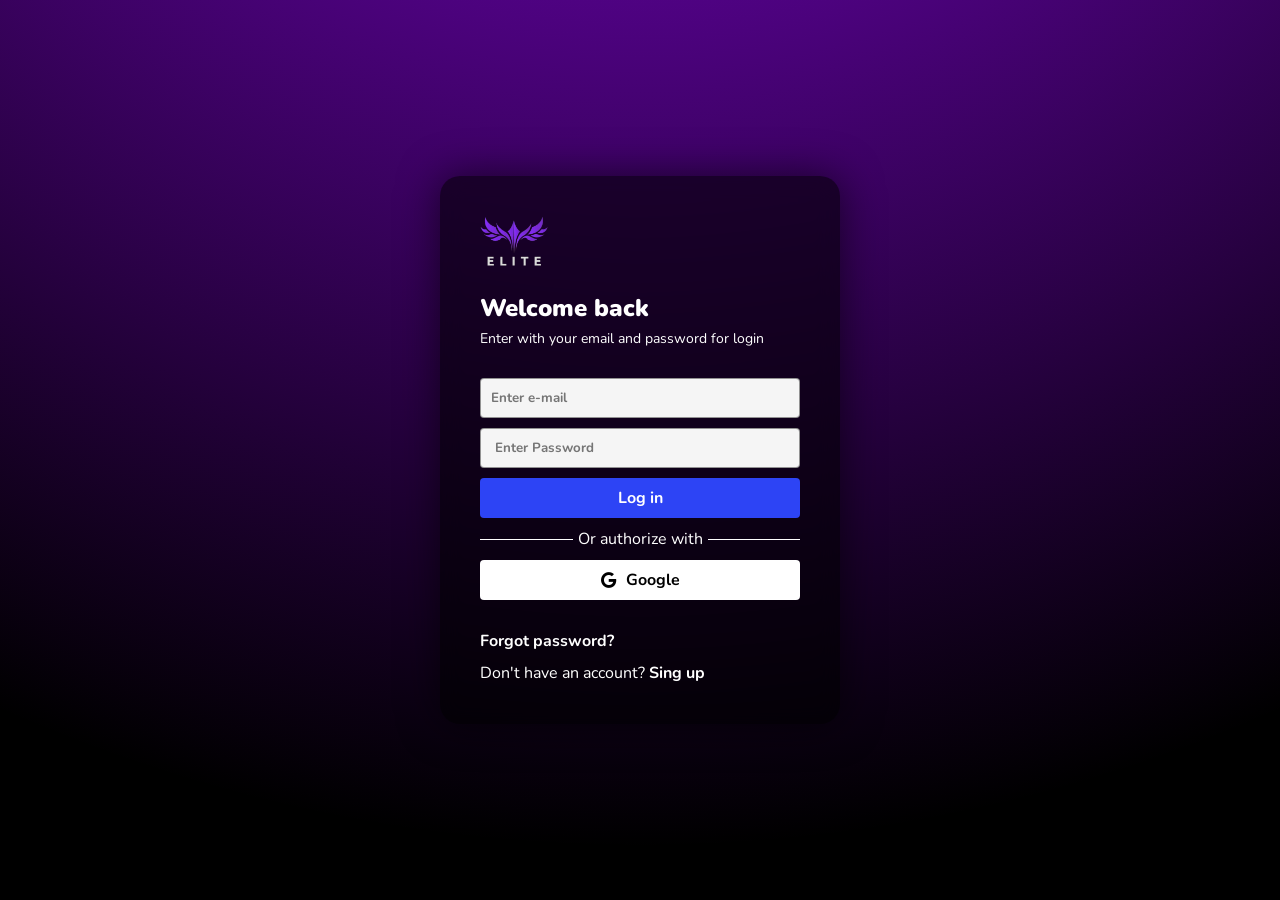
==== index.html @ af40e08f "ik" ====
<!DOCTYPE html>
<html lang="pt-br">
<head>
    <meta charset="UTF-8">
    <meta name="viewport" content="width=device-width, initial-scale=1.0">
    <link rel="stylesheet" href="style.css">
    <link rel="stylesheet" href="https://cdnjs.cloudflare.com/ajax/libs/font-awesome/6.5.0/css/all.min.css">
    <title>LoginProgress</title>
</head>
<body>
    <main>
        <section class="header"> 
            <div class="image">
                <img src="imagens/logodef.png" alt="">
            </div>          
                <h1>Welcome back</h1>
                <p>Enter with your email and password for login</p>
        </section>
        <form class="formulario">            
                <input type="email" id="login" placeholder="Enter e-mail">
                <input type="password" id="senha" placeholder=" Enter Password">
                <button class="logon" onclick="logar(); return false" >Log in</button>
                <div class="divider">
                    <p>Or authorize with</p>
                </div>
                <button class="google"><i class="fa-brands fa-google"></i> Google</button>               
        </form>
        <section class="options">
                   
            <div class="forgot-signup">
                <a href="#">Forgot password?</a>
                <p>Don't have an account? <a href="#">Sing up</a></p>
            </div>
        </section>   
    </main>
    
    
    <script>

        function logar(){

            var login = document.getElementById('login').value;
            var senha = document.getElementById('senha').value;

            if(login == "vitor" && senha == "vitor"){
                location.href = "home.html"
            }else if(login == "" && senha == ""){
                alert ('Campo vazio')

            }

        }

    </script>
</body>
</html>
---- style.css ----
@charset "UTF-8";


@import url('https://fonts.googleapis.com/css2?family=Nunito:ital,wght@0,200..1000;1,200..1000&display=swap');


*{
    margin: 0;
    padding: 0;
    box-sizing: border-box;
    font-family: "Nunito", Arial, Helvetica, sans-serif;
}
body{
    height: 100vh;
    display: flex;
    align-items: center;
    justify-content: center;
    color: white;
    background: radial-gradient(circle at 50% -80%, rgb(145, 4, 240), transparent 90%) black;
}
main{
    display: flex;
    flex-direction: column;
    width: 100%;
    max-width: 400px;
    background-color: rgba(0, 0, 0, 0.575);
    border-radius: 20px;
    padding: 40px;
    gap: 30px;
    backdrop-filter: blur(10px);
    box-shadow: 0 0 40px rgba(0, 0, 0, 0.6);
}
.image{
    margin-bottom: 20px;
}
img{
    height: 50px;
}
.header > h1{
    font-size: 1.5em;
    margin-bottom: 5px;
    font-weight: 900;
}
.header p {
    font-size: 14px;
}
form{
    display: flex;
    flex-direction: column;
    gap: 10px;
}
input{
    color: black;
    font-weight: 700;
    outline: none;
}
form input{
    border: 1px solid rgba(0, 0, 0, 0.404);
    padding: 10px;
    border-radius: 4px;
    background-color: #f5f5f5;
}
form input:focus{
    border-color: #2D44F5;
    box-shadow: 0 0 5px #2D44F5;
}
.logon{
    border: none;
    padding: 9px;
    border-radius: 4px;
    background-color: #2D44F5;
    color: white;
    font-weight: 700;
    font-size: 16px;
}
.logon:hover{
    filter: brightness(1.3);
}
.divider {
  display: flex;
  align-items: center;
  text-align: center;
}
.divider p{
    padding: 0 5px;
}
.divider::before,
.divider::after {
  content: "";
  flex: 1;
  height: 1px;
  background: white;
}
.google{
    display: flex;
    justify-content: center;
    align-items: center;
    gap: 10px;
    border: none;
    border-radius: 4px;
    background-color: white;
    padding: 9px;
    font-weight: 700;
    font-size: 16px;
    color: black;
}
.google:hover{
    filter: brightness(0.8);
}
.authorize{
    display: flex;
    flex-direction: column;
    gap: 10px;
}
.forgot-signup{
    display: flex;
    flex-direction: column;
    gap: 10px;
}
.forgot-signup a{
    text-decoration: none;
    color: white;
    font-weight: 700;
}
.forgot-signup a:hover{
    text-decoration: underline;
}
button{
    transition: 0.2s;
}
button:hover{
    cursor: pointer;
    transform: scale(1.02);
}
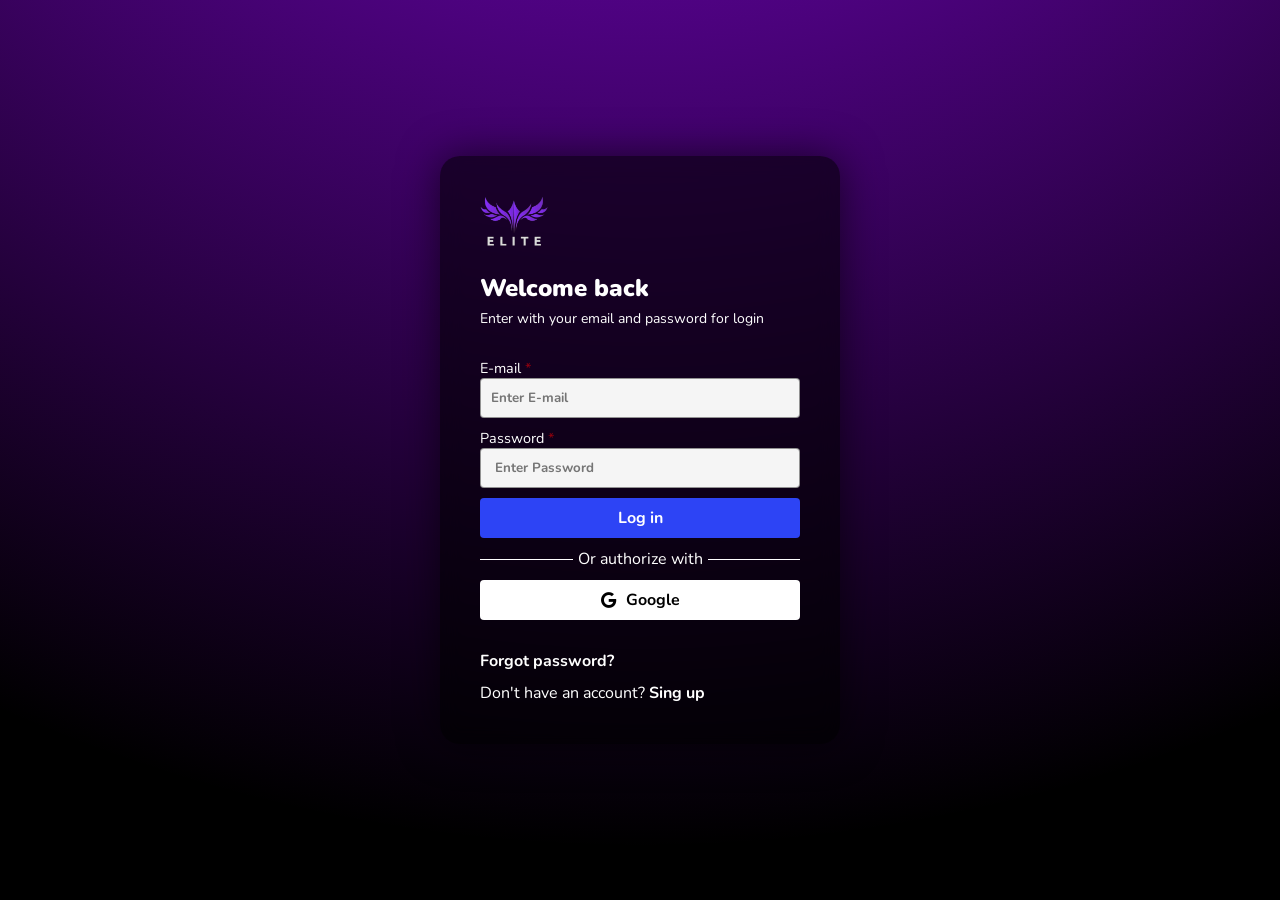
==== commit 09301d67: "fhgj" ====
--- a/index.html
+++ b/index.html
@@ -5,7 +5,7 @@
     <meta name="viewport" content="width=device-width, initial-scale=1.0">
     <link rel="stylesheet" href="style.css">
     <link rel="stylesheet" href="https://cdnjs.cloudflare.com/ajax/libs/font-awesome/6.5.0/css/all.min.css">
-    <title>LoginProgress</title>
+    <title>LogInProgress</title>
 </head>
 <body>
     <main>
@@ -16,20 +16,29 @@
                 <h1>Welcome back</h1>
                 <p>Enter with your email and password for login</p>
         </section>
-        <form class="formulario">            
-                <input type="email" id="login" placeholder="Enter e-mail">
-                <input type="password" id="senha" placeholder=" Enter Password">
-                <button class="logon" onclick="logar(); return false" >Log in</button>
-                <div class="divider">
-                    <p>Or authorize with</p>
-                </div>
-                <button class="google"><i class="fa-brands fa-google"></i> Google</button>               
+        <form class="formulario" id="form">
+            <div class="form-inps">
+                <label for="email" class="obrigatorio">E-mail</label>
+                <input type="text" id="email" placeholder="Enter E-mail">
+            </div>
+            <div class="form-inps">
+                <label for="password" class="obrigatorio">Password</label>
+                <input type="password" id="password" placeholder=" Enter Password">
+            </div>
+            <div class="btn-erro">
+                <p id="erro"></p>
+                <button class="login" id="register-loginBtn">Log in</button>
+            </div>
+            <div class="divider">
+                <p>Or authorize with</p>
+            </div>
+            <button type="button" class="google"><i class="fa-brands fa-google"></i> Google</button>               
         </form>
         <section class="options">
                    
             <div class="forgot-signup">
                 <a href="#">Forgot password?</a>
-                <p>Don't have an account? <a href="#">Sing up</a></p>
+                <p>Don't have an account? <a href="register.html">Sing up</a></p>
             </div>
         </section>   
     </main>
@@ -37,19 +46,33 @@
     
     <script>
 
-        function logar(){
+        const form = document.getElementById('form');
+        const erro = document.getElementById('erro');
 
-            var login = document.getElementById('login').value;
-            var senha = document.getElementById('senha').value;
+        form.addEventListener("submit", function(event){
+            event.preventDefault();
 
-            if(login == "vitor" && senha == "vitor"){
-                location.href = "home.html"
-            }else if(login == "" && senha == ""){
-                alert ('Campo vazio')
+            const email = document.getElementById('email').value;
+            const password = document.getElementById('password').value;
+
+            const dadosSalvos = JSON.parse(localStorage.getItem("usuario"));
+
+            if (!dadosSalvos) {
+                erro.textContent = "Nenhum usuario cadastrado!";
+                return;
+
+            }
+            if (email === dadosSalvos.email && password === dadosSalvos.password){
+                erro.textContent = "";
+                
+                window.location.href = "home.html"
+
+            }else{
+                erro.textContent = "email ou senha invalidos!";
 
             }
 
-        }
+        });
 
     </script>
 </body>
--- a/style.css
+++ b/style.css
@@ -44,6 +44,17 @@
 .header p {
     font-size: 14px;
 }
+.form-inps{
+    display: flex;
+    flex-direction: column;
+}
+.form-inps label{
+    font-size: 0.9em;
+}
+.obrigatorio::after{
+    content: " *";
+    color: rgba(255, 0, 0, 0.534);
+}
 form{
     display: flex;
     flex-direction: column;
@@ -64,7 +75,12 @@
     border-color: #2D44F5;
     box-shadow: 0 0 5px #2D44F5;
 }
-.logon{
+.btn-erro p{
+    font-size: 0.8em;
+    color: red;
+}
+#register-loginBtn{
+    width: 100%;
     border: none;
     padding: 9px;
     border-radius: 4px;
@@ -73,7 +89,7 @@
     font-weight: 700;
     font-size: 16px;
 }
-.logon:hover{
+.login:hover{
     filter: brightness(1.3);
 }
 .divider {
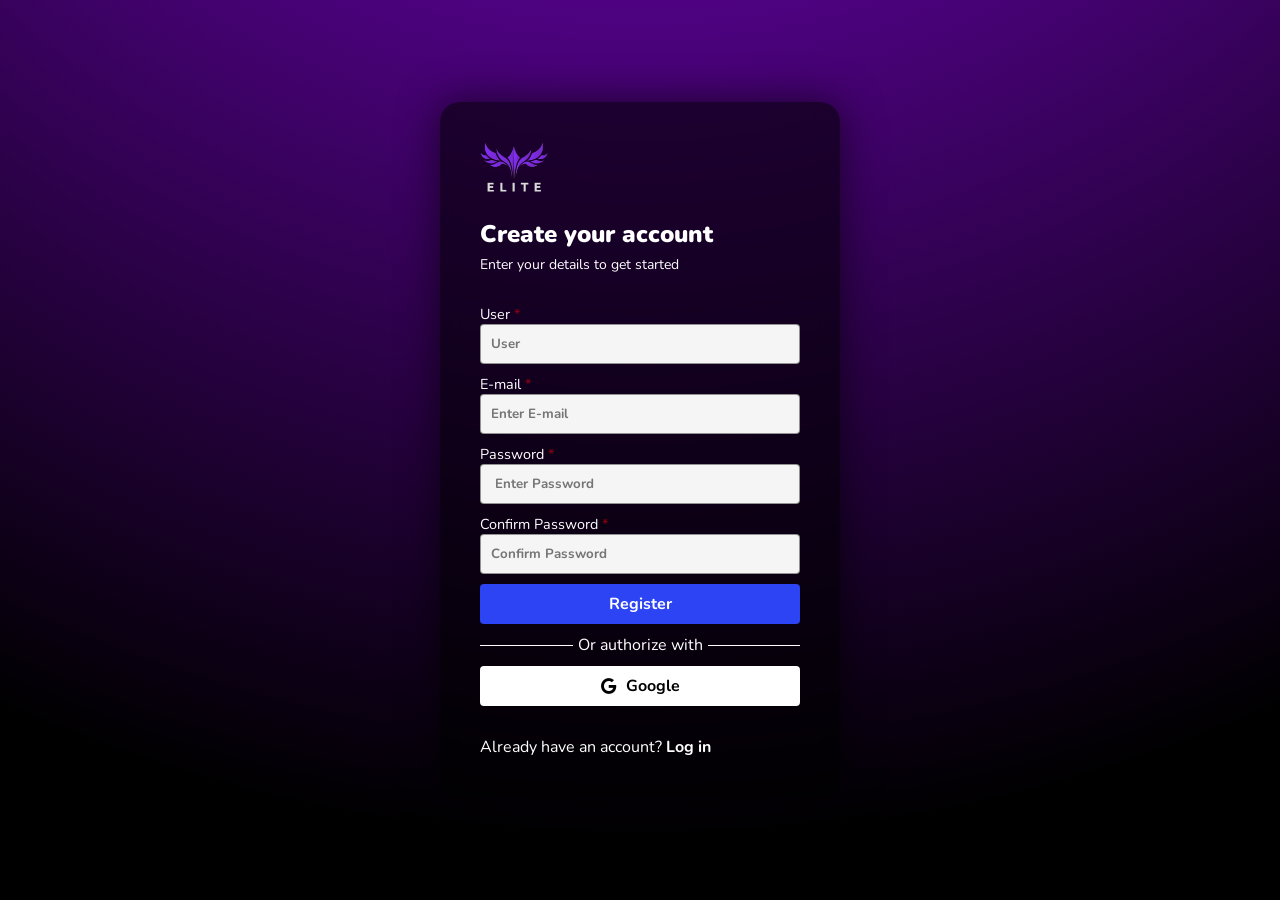
==== commit 5dc360e5: "renomeei" ====
--- a/index.html
+++ b/index.html
@@ -5,7 +5,7 @@
     <meta name="viewport" content="width=device-width, initial-scale=1.0">
     <link rel="stylesheet" href="style.css">
     <link rel="stylesheet" href="https://cdnjs.cloudflare.com/ajax/libs/font-awesome/6.5.0/css/all.min.css">
-    <title>LogInProgress</title>
+    <title>RegisterProgress</title>
 </head>
 <body>
     <main>
@@ -13,67 +13,103 @@
             <div class="image">
                 <img src="imagens/logodef.png" alt="">
             </div>          
-                <h1>Welcome back</h1>
-                <p>Enter with your email and password for login</p>
+                <h1>Create your account</h1>
+                <p>Enter your details to get started</p>
         </section>
         <form class="formulario" id="form">
             <div class="form-inps">
-                <label for="email" class="obrigatorio">E-mail</label>
+                <label for="usuario" class="obrigatorio" >User</label>
+                <input type="text" id="user" placeholder="User">
+            </div>
+            <div class="form-inps">
+                <label for="email" class="obrigatorio" >E-mail</label>
                 <input type="text" id="email" placeholder="Enter E-mail">
             </div>
             <div class="form-inps">
-                <label for="password" class="obrigatorio">Password</label>
+                <label for="password" class="obrigatorio" >Password</label>
                 <input type="password" id="password" placeholder=" Enter Password">
+            </div>
+            <div class="form-inps">
+                <label for="confirmPassword" class="obrigatorio" >Confirm Password</label>
+                <input type="password" id="confirmPassword" placeholder="Confirm Password">
             </div>
             <div class="btn-erro">
                 <p id="erro"></p>
-                <button class="login" id="register-loginBtn">Log in</button>
+                <button type="submit" id="register-loginBtn">Register</button>
             </div>
             <div class="divider">
                 <p>Or authorize with</p>
             </div>
             <button type="button" class="google"><i class="fa-brands fa-google"></i> Google</button>               
         </form>
-        <section class="options">
-                   
+        <section class="options">                   
             <div class="forgot-signup">
-                <a href="#">Forgot password?</a>
-                <p>Don't have an account? <a href="register.html">Sing up</a></p>
+                <p>Already have an account? <a href="login.html">Log in</a></p>
             </div>
         </section>   
     </main>
-    
-    
+
     <script>
 
         const form = document.getElementById('form');
         const erro = document.getElementById('erro');
 
         form.addEventListener("submit", function(event){
+
             event.preventDefault();
 
-            const email = document.getElementById('email').value;
+            const user = document.getElementById('user').value;            
+            const email = document.getElementById('email').value;          
             const password = document.getElementById('password').value;
+            const confirmPassword = document.getElementById('confirmPassword').value;
 
-            const dadosSalvos = JSON.parse(localStorage.getItem("usuario"));
+            document.getElementById('user').addEventListener('input', function(){
+                erro.textContent = "";
+            });
+            document.getElementById('email').addEventListener('input', function(){
+                erro.textContent = "";
+            });
+            document.getElementById('password').addEventListener('input', function(){
+                erro.textContent = "";
+            });
+            document.getElementById('confirmPassword').addEventListener('input', function(){
+                erro.textContent = ""
+            })
 
-            if (!dadosSalvos) {
-                erro.textContent = "Nenhum usuario cadastrado!";
+
+            if (!user ||!email ||!password ){
+                erro.textContent = "Preencha todos os campos corretamente!"
                 return;
+            }
+            if (!email.includes("@")){
+                erro.textContent = "email invalido!"
+                return;
+            }
+            if (password.length < 6){
+                erro.textContent = "a senha precisa ter no minimo 6 caracteres!"               
+                return;
+            }
+            if (password !== confirmPassword){
+                erro.textContent = "as senhas nao coincidem!"
+                return;
+            }
+            else{
+                alert("usuario cadastrado")
+            }
+            erro.textContent = ""; // limpa o erro
 
-            }
-            if (email === dadosSalvos.email && password === dadosSalvos.password){
-                erro.textContent = "";
-                
-                window.location.href = "home.html"
-
-            }else{
-                erro.textContent = "email ou senha invalidos!";
-
-            }
+            const dados = {
+                user: user,
+                email: email,
+                password: password
+            };
+            
+            localStorage.setItem("usuario", JSON.stringify(dados));
 
         });
 
+
     </script>
+
 </body>
 </html>
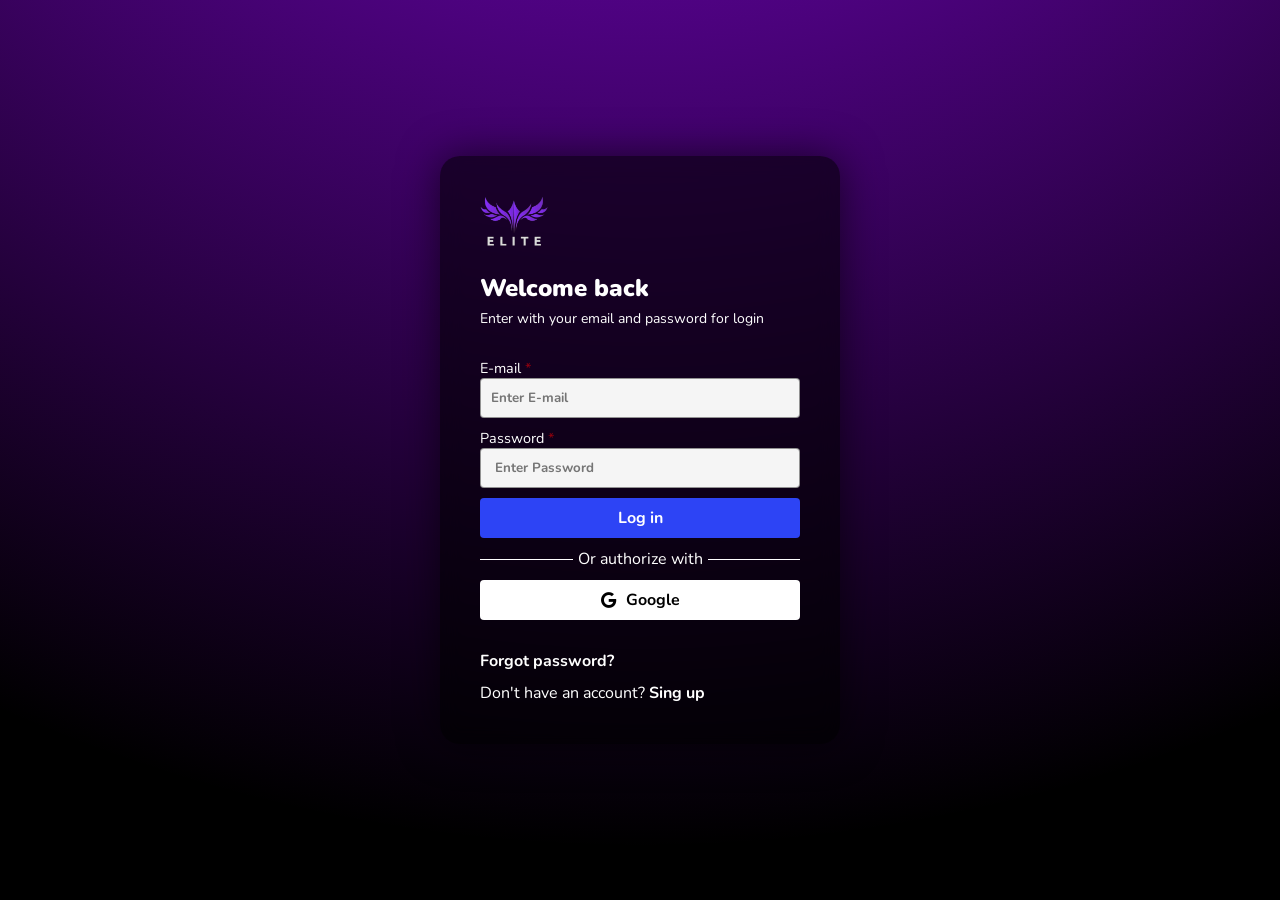
==== commit f84f6f39: "renomeei dnovo" ====
--- a/index.html
+++ b/index.html
@@ -5,7 +5,7 @@
     <meta name="viewport" content="width=device-width, initial-scale=1.0">
     <link rel="stylesheet" href="style.css">
     <link rel="stylesheet" href="https://cdnjs.cloudflare.com/ajax/libs/font-awesome/6.5.0/css/all.min.css">
-    <title>RegisterProgress</title>
+    <title>LogInProgress</title>
 </head>
 <body>
     <main>
@@ -13,103 +13,67 @@
             <div class="image">
                 <img src="imagens/logodef.png" alt="">
             </div>          
-                <h1>Create your account</h1>
-                <p>Enter your details to get started</p>
+                <h1>Welcome back</h1>
+                <p>Enter with your email and password for login</p>
         </section>
         <form class="formulario" id="form">
             <div class="form-inps">
-                <label for="usuario" class="obrigatorio" >User</label>
-                <input type="text" id="user" placeholder="User">
-            </div>
-            <div class="form-inps">
-                <label for="email" class="obrigatorio" >E-mail</label>
+                <label for="email" class="obrigatorio">E-mail</label>
                 <input type="text" id="email" placeholder="Enter E-mail">
             </div>
             <div class="form-inps">
-                <label for="password" class="obrigatorio" >Password</label>
+                <label for="password" class="obrigatorio">Password</label>
                 <input type="password" id="password" placeholder=" Enter Password">
-            </div>
-            <div class="form-inps">
-                <label for="confirmPassword" class="obrigatorio" >Confirm Password</label>
-                <input type="password" id="confirmPassword" placeholder="Confirm Password">
             </div>
             <div class="btn-erro">
                 <p id="erro"></p>
-                <button type="submit" id="register-loginBtn">Register</button>
+                <button class="login" id="register-loginBtn">Log in</button>
             </div>
             <div class="divider">
                 <p>Or authorize with</p>
             </div>
             <button type="button" class="google"><i class="fa-brands fa-google"></i> Google</button>               
         </form>
-        <section class="options">                   
+        <section class="options">
+                   
             <div class="forgot-signup">
-                <p>Already have an account? <a href="login.html">Log in</a></p>
+                <a href="#">Forgot password?</a>
+                <p>Don't have an account? <a href="register.html">Sing up</a></p>
             </div>
         </section>   
     </main>
-
+    
+    
     <script>
 
         const form = document.getElementById('form');
         const erro = document.getElementById('erro');
 
         form.addEventListener("submit", function(event){
-
             event.preventDefault();
 
-            const user = document.getElementById('user').value;            
-            const email = document.getElementById('email').value;          
+            const email = document.getElementById('email').value;
             const password = document.getElementById('password').value;
-            const confirmPassword = document.getElementById('confirmPassword').value;
 
-            document.getElementById('user').addEventListener('input', function(){
+            const dadosSalvos = JSON.parse(localStorage.getItem("usuario"));
+
+            if (!dadosSalvos) {
+                erro.textContent = "Nenhum usuario cadastrado!";
+                return;
+
+            }
+            if (email === dadosSalvos.email && password === dadosSalvos.password){
                 erro.textContent = "";
-            });
-            document.getElementById('email').addEventListener('input', function(){
-                erro.textContent = "";
-            });
-            document.getElementById('password').addEventListener('input', function(){
-                erro.textContent = "";
-            });
-            document.getElementById('confirmPassword').addEventListener('input', function(){
-                erro.textContent = ""
-            })
+                
+                window.location.href = "home.html"
 
+            }else{
+                erro.textContent = "email ou senha invalidos!";
 
-            if (!user ||!email ||!password ){
-                erro.textContent = "Preencha todos os campos corretamente!"
-                return;
             }
-            if (!email.includes("@")){
-                erro.textContent = "email invalido!"
-                return;
-            }
-            if (password.length < 6){
-                erro.textContent = "a senha precisa ter no minimo 6 caracteres!"               
-                return;
-            }
-            if (password !== confirmPassword){
-                erro.textContent = "as senhas nao coincidem!"
-                return;
-            }
-            else{
-                alert("usuario cadastrado")
-            }
-            erro.textContent = ""; // limpa o erro
-
-            const dados = {
-                user: user,
-                email: email,
-                password: password
-            };
-            
-            localStorage.setItem("usuario", JSON.stringify(dados));
 
         });
 
-
     </script>
-
 </body>
 </html>
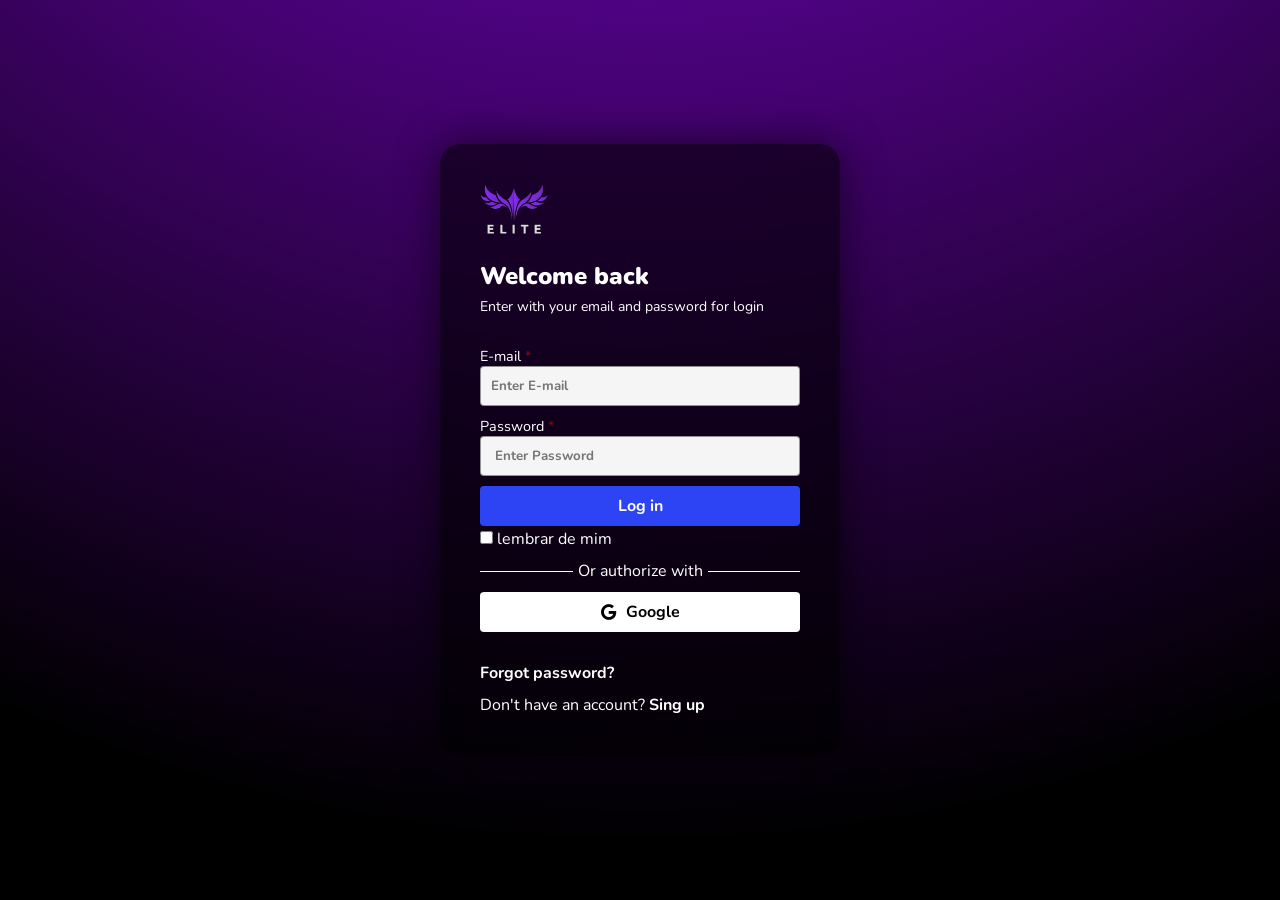
==== commit 3d5ee76f: "sdfg" ====
--- a/index.html
+++ b/index.html
@@ -28,6 +28,7 @@
             <div class="btn-erro">
                 <p id="erro"></p>
                 <button class="login" id="register-loginBtn">Log in</button>
+                <input type="checkbox" id="remember"> lembrar de mim
             </div>
             <div class="divider">
                 <p>Or authorize with</p>
@@ -49,28 +50,40 @@
         const form = document.getElementById('form');
         const erro = document.getElementById('erro');
 
+        const usuarioLog = JSON.parse(localStorage.getItem("usuarioLogado")) || JSON.parse(sessionStorage.getItem("usuarioLogado"));
+
+        if(usuarioLog){
+            window.location.href = "home.html"
+        }
+
         form.addEventListener("submit", function(event){
             event.preventDefault();
 
             const email = document.getElementById('email').value;
             const password = document.getElementById('password').value;
 
-            const dadosSalvos = JSON.parse(localStorage.getItem("usuario"));
+            const usuarios = JSON.parse(localStorage.getItem("usuarios")) || [];
 
-            if (!dadosSalvos) {
-                erro.textContent = "Nenhum usuario cadastrado!";
+            const usuarioEncontrado = usuarios.find(u => u.email === email)
+
+            if (!usuarioEncontrado){
+                erro.textContent = "email nao cadastrado!";
                 return;
+            }
+            if (usuarioEncontrado.password !== password){
+                erro.textContent = "senha incorreta!"
+                return;
+            }
+            const remember = document.getElementById("remember").checked;
 
-            }
-            if (email === dadosSalvos.email && password === dadosSalvos.password){
-                erro.textContent = "";
-                
-                window.location.href = "home.html"
+            if(remember){
+                localStorage.setItem("usuarioLogado", JSON.stringify(usuarioEncontrado));
+            }else{
+                sessionStorage.setItem("usuarioLogado", JSON.stringify(usuarioEncontrado));
+            }    
 
-            }else{
-                erro.textContent = "email ou senha invalidos!";
-
-            }
+            erro.textContent = "";            
+            window.location.href = "home.html"
 
         });
 
--- a/style.css
+++ b/style.css
@@ -107,6 +107,10 @@
   height: 1px;
   background: white;
 }
+#remember{
+    margin-top:5px;
+}
+
 .google{
     display: flex;
     justify-content: center;
